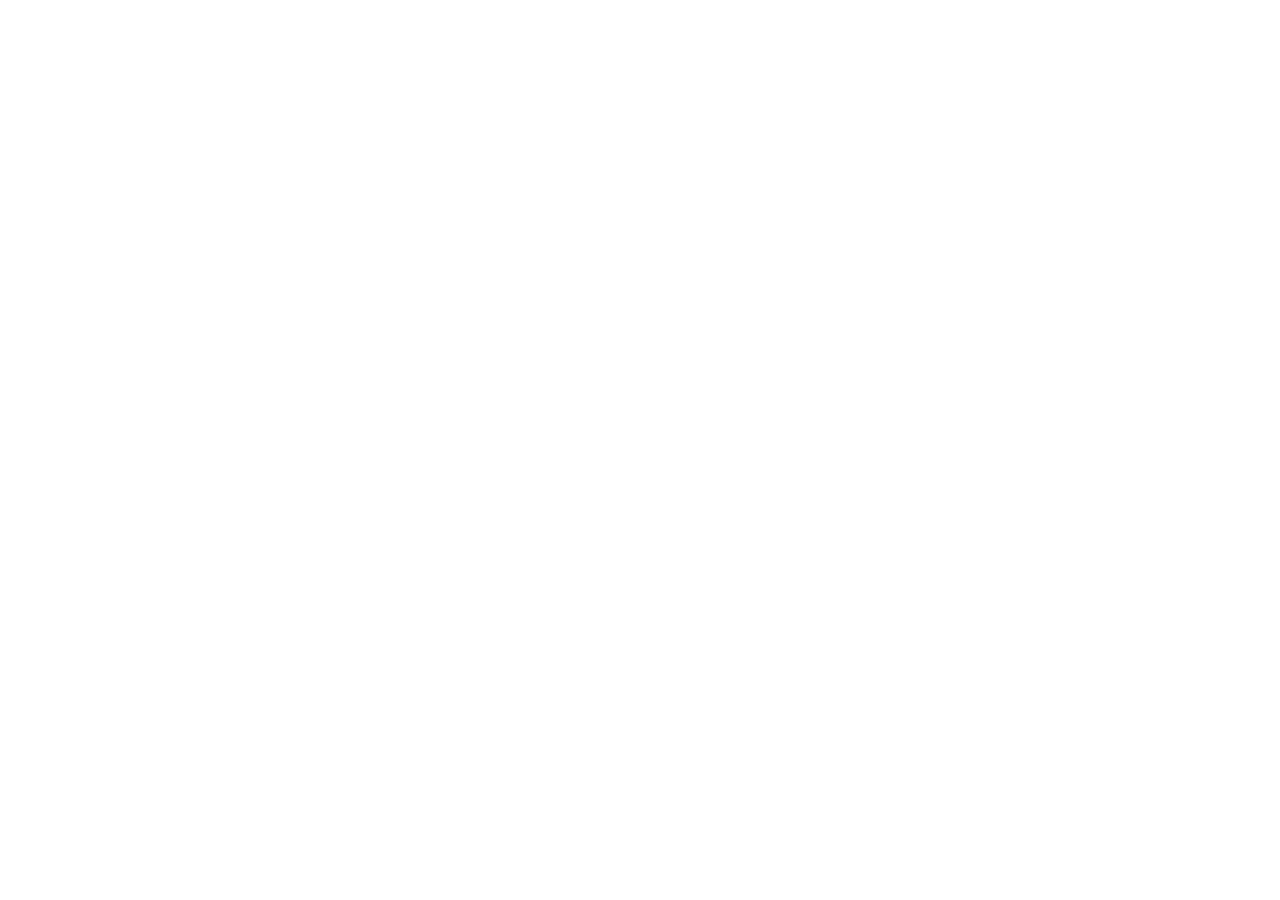
==== index.html @ 0521c93f "Init : Creation du depot, arborescenc des fichiers et stucture HTML de base" ====
<!DOCTYPE html>
<html lang="fr">
<head>
    <meta charset="UTF-8">
    <meta name="viewport" content="width=device-width, initial-scale=1.0">
    <title>AfriConnect Summit - Accueil</title>
    <link rel="stylesheet" href="css/style.css">
</head>
<body>
    
     <script src="js/main.js"></script>  
     
</body>
</html>
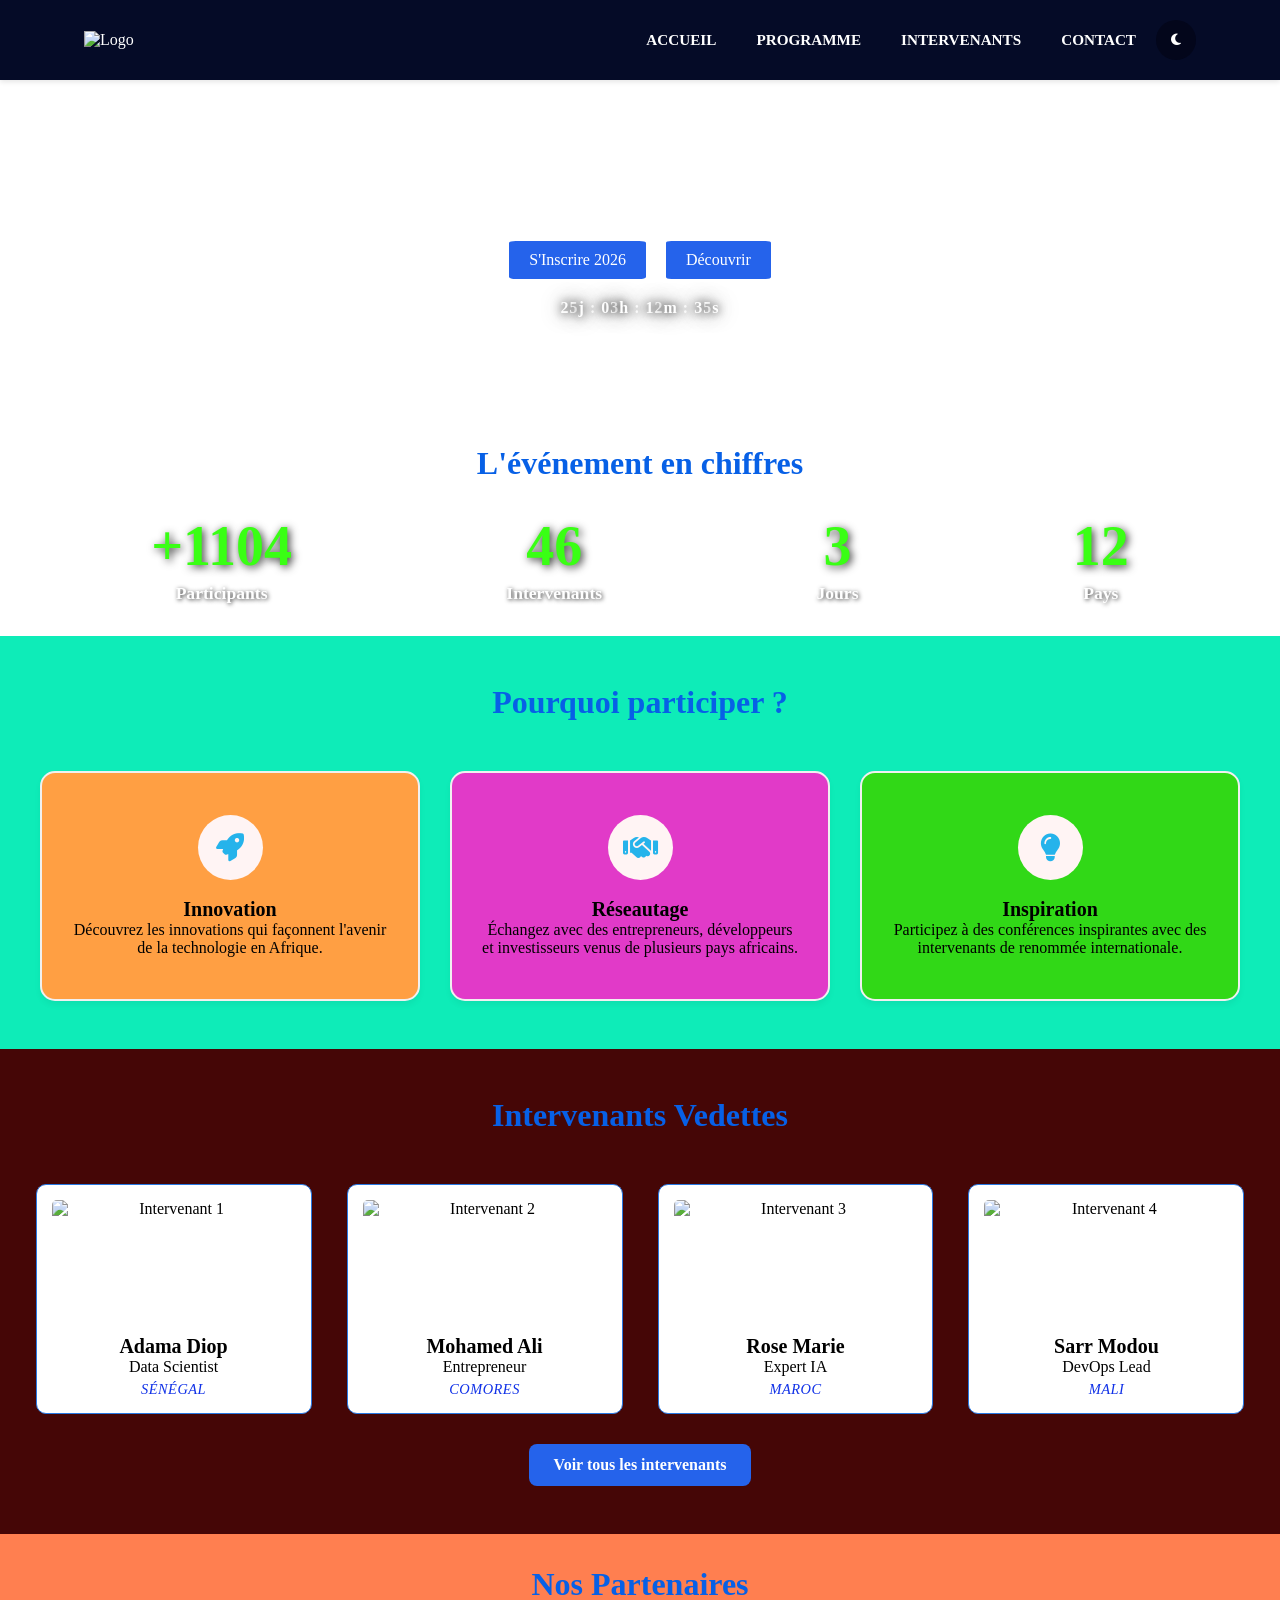
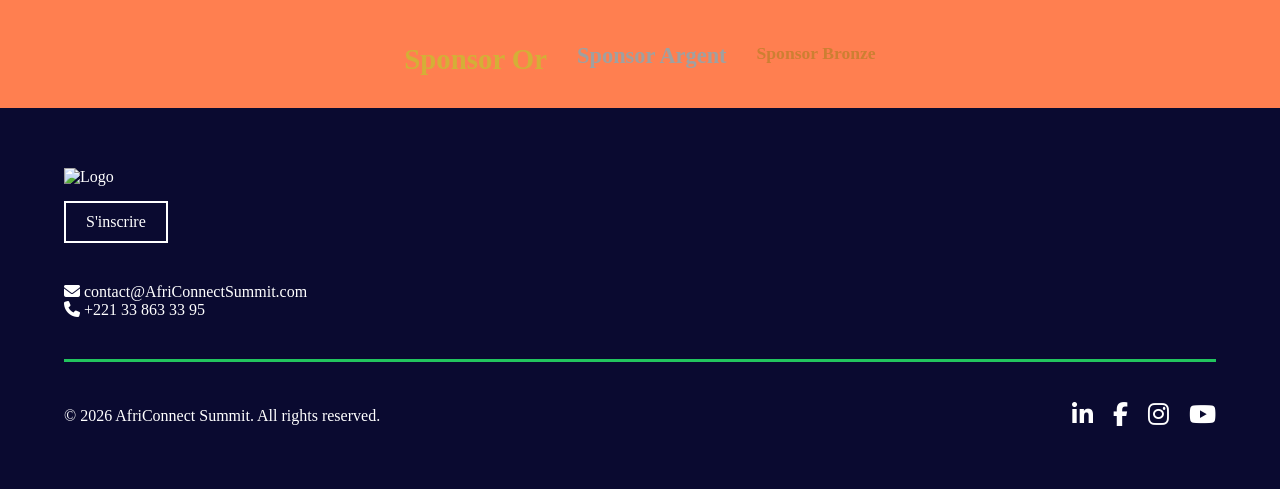
==== commit a2b11698: "Finalisation : corrections responsive, optimisation du code et commentaires" ====
--- a/index.html
+++ b/index.html
@@ -4,11 +4,193 @@
     <meta charset="UTF-8">
     <meta name="viewport" content="width=device-width, initial-scale=1.0">
     <title>AfriConnect Summit - Accueil</title>
+    <link rel="stylesheet" href="https://cdnjs.cloudflare.com/ajax/libs/font-awesome/6.4.0/css/all.min.css">
     <link rel="stylesheet" href="css/style.css">
+
 </head>
 <body>
     
-     <script src="js/main.js"></script>  
+    <div id="hero-video-section">
+        <video autoplay muted loop playsinline preload="auto" class="bg-video">
+            <source src="images/video/fond.mp4" type="video/mp4">
+        </video>
+                                  
+    <!-- NAVBAR -->
+    <header>
+        <nav class="navbar">
+            <div class="nav-container">
+
+                <a href="index.html" class="logo-box">
+                    <img class="object-contain w-full h-full" src="https://admin.connected.go.ke/assets/8df352de-292b-4d9a-ac09-a6adfcd57780" alt="Logo">
+                </a>
+                                
+                <div class="nav-right">
+                    <ul class="nav-links">
+                        <li><a href="index.html">Accueil</a></li>
+                        <li><a href="programme.html">Programme</a></li>
+                        <li><a href="intervenants.html">Intervenants</a></li>
+                        <li><a href="contact.html">contact</a></li>
+                     </ul>    
+                            <button id="theme-toggle" class="btn btn-outline-light btn-circle">
+                            <i class="fa-solid fa-moon"></i>
+                            </button>
+
+                            <button class="hamburger btn-circle" id="hamburger">≡</button>
+                                                    
+                </div>
+            </div>
+        </nav>
+    </header>
+    
+
+<main>
+<!-- SECTION HERO -->
+    <div class="hero-container-wrapper">
+
+        <section id="hero">
+            <h1>L'avenir de la tech africaine</h1>
+            <p>Dakar, Sénégal - lundi 31 descembre 2026 à 10h00</p>
+            <div class="cta-group">
+
+                 <a href="contact.html" class="btn">S'Inscrire 2026</a>
+                 <a href="programme.html" class="btn">Découvrir</a>
+
+            </div>
+            <div id="countdown" role="region" aria-label="Compte à rebours avant l'événement">
+                <span id="days">00</span>j : <span id="hours">00</span>h : <span id="minutes">00</span>m : <span id="seconds">00</span>s
+            </div>
+        </section>
+    </div>
+
+<!-- SECTION CHIFRES CLÉS-->
+        <section id="chiffres">
+            <h2>L'événement en chiffres</h2>
+            <div class="stats-grid">
+                <article class="stat-item"><h3>+1200</h3><p>Participants</p></article>
+                <article class="stat-item"><h3>48</h3><p>Intervenants</p></article>
+                <article class="stat-item"><h3>3</h3><p>Jours</p></article>
+                <article class="stat-item"><h3>12</h3><p>Pays</p></article>
+            </div>
+        </section>
+</main>       
+    </div> 
+
+<!-- POURQUOI PARTICIPER -->
+ <div class="bg-pourquoi"> 
+
+       <section id="pourquoi">
+            <h2>Pourquoi participer ?</h2>
+            <div class="flex-container">
+                <div class="card card-Innovation">
+                    <div class="icon">
+                        <i class="fa-solid fa-rocket"></i>
+                    </div>
+                    <h3>Innovation</h3>
+                    <p>Découvrez les innovations qui façonnent l'avenir de la technologie en Afrique.</p>
+                </div>
+
+                    <div class="card card-Réseautage">
+                        <div class="icon">
+                            <i class="fa-solid fa-handshake"></i>
+                        </div>
+                        <h3>Réseautage</h3>
+                        <p>Échangez avec des entrepreneurs, développeurs et investisseurs venus de plusieurs pays africains.</p>
+                    </div>
+
+                <div class="card card-Inspiration">
+                    <div class="icon">
+                        <i class="fa-solid fa-lightbulb"></i>
+                    </div>
+                    <h3>Inspiration</h3>
+                    <p>Participez à des conférences inspirantes avec des intervenants de renommée internationale.</p>
+                </div>
+        </div>
+    </section>
      
+</div> 
+
+<!-- INTERVENANTS VEDETTES -->
+ <div class="bg-intervenants-vedettes">
+
+        <section id="intervenants-vedettes">
+            <h2>Intervenants Vedettes</h2>
+            <div class="intervenants-grid">
+                <article class="card">
+                    <img src="images/photo1.jpg" alt="Intervenant 1"><h3>Adama Diop</h3>
+                    <p>Data Scientist</p>
+                    <p class="pays">Sénégal</p>
+                </article>
+
+                <article class="card">
+                    <img src="images/photo2.jpg" alt="Intervenant 2"><h3>Mohamed Ali</h3>
+                    <p>Entrepreneur</p>
+                    <P class="pays">Comores</P>
+                </article>
+
+                <article class="card">
+                    <img src="images/photo3.jpg" alt="Intervenant 3"><h3>Rose Marie</h3>
+                    <p>Expert IA</p>
+                    <p class="pays">Maroc</p>
+                </article>
+
+                <article class="card">
+                    <img src="images/photo4.jpg" alt="Intervenant 4"><h3>Sarr Modou</h3>
+                    <p>DevOps Lead</p>
+                    <p class="pays">Mali</p>
+                </article>
+            </div>
+
+                <div style="text-align: center; margin-top: 30px;">
+                 <a href="intervenants.html" class="btn-voir-plus">Voir tous les intervenants</a>
+                </div>
+        </section>
+</div>
+
+<!-- SPONSORS -->
+<div class="bg-sponsors">
+        <section id="sponsors">
+            <h2>Nos Partenaires</h2>
+            <div class="sponsors-flex">
+                <div class="or">Sponsor Or</div>
+                <div class="argent">Sponsor Argent</div>
+                <div class="bronze">Sponsor Bronze</div>
+            </div>
+        </section>
+</div> 
+ 
+<!-- FOOTER -->  
+<footer>
+<div class="footer-top">
+    <div class="footer-left-aligned">
+        
+        <a href="index.html" class="logo-box">
+                <img class="object-contain w-full h-full" src="https://admin.connected.go.ke/assets/8df352de-292b-4d9a-ac09-a6adfcd57780" alt="Logo">
+        </a>
+
+    </div>
+        <a href="contact.html" class="footer-btn">S'inscrire</a>
+</div>
+        <div class="footer-contact">
+            <p><i class="fas fa-envelope"></i> contact@AfriConnectSummit.com</p>
+            <p><i class="fas fa-phone"></i> +221 33 863 33 95</p>
+        </div>
+
+<div class="footer-divider"></div>
+
+<div class="footer-bottom">
+    <p>© 2026 AfriConnect Summit. All rights reserved.</p>
+    <div class="social-icons">
+        <a href="#"><i class="fab fa-linkedin-in"></i></a>
+        <a href="#"><i class="fab fa-facebook-f"></i></a>
+        <a href="#"><i class="fab fa-instagram"></i></a>
+        <a href="#"><i class="fab fa-youtube"></i></a>
+    </div>
+</div>
+            <button id="back-to-top">↑</button>
+</footer>
+
+       <script src="js/main.js"></script>  
+        
+       
 </body>
 </html>
--- a/css/style.css
+++ b/css/style.css
@@ -0,0 +1,1152 @@
+/*  VARIABLES CSS (:root) */
+:root {
+    --primary: #2563eb;
+    --secondary: #f59e0b;
+    --dark: #0a0a30;
+    --light: #f8fafc;
+    --white: #ffffff;
+    --transition: all 0.3s ease;
+    --bg: #ffffff;
+    --text:#000000;
+}
+
+
+/*  DARK MODE */
+body.dark {
+    --bg: #0f172a !important;
+    --text: #f1f5f9 !important;
+    
+}
+
+/*  RESET CSS */
+* {
+    margin: 0;
+    box-sizing: border-box;
+}
+
+body {
+    background-color: var(--bg);
+    transition: background-color 0.3s, color 0.3s;
+    overflow-x: hidden;
+    width: 100%;
+}
+
+a {
+    text-decoration: none;
+    color: inherit;
+}
+
+ul {
+    list-style: none;
+}
+
+button {
+    cursor: pointer;
+}
+
+section {
+    padding: 4rem 5%;
+}
+
+/* TYPOGRAPHIE */
+h2 { 
+    font-size: 2rem; 
+    text-align: center; 
+    color: #0760e6; 
+}
+
+h3 { 
+    font-size: 1.25rem;
+ }
+
+/*  ACCESSIBILITÉ */
+:focus-visible {
+    outline: 2px solid var(--primary);
+}
+
+/* BOUTONS */
+.btn {
+    padding: 10px 20px;
+    background: var(--primary);
+    color: var(--white);
+    border-radius: 5%;
+}
+
+.btn-circle {
+  width: 40px;          
+  height: 40px;         
+  padding: 0;           
+  border-radius: 50%;   
+  display: inline-flex;
+  align-items: center;
+  justify-content: center;
+}
+
+/*  HEADER  */
+header {
+    background-color: #050b27;
+    padding: 20px 5%;
+    box-sizing: border-box;
+    box-shadow: 0 2px 5px rgba(0,0,0,0.1);
+    position: sticky;
+    top: 0;
+    z-index: 1000;
+}
+
+/* --- CONFIGURATION DU HEADER --- */
+.navbar {
+    width: 100%;
+}
+
+.nav-container {
+    display: flex;
+    align-items: center;
+    justify-content: space-between;
+    width: 100%;
+    padding: 0 20px;
+}
+
+/* A droite (liens + bouton mode sombre + hamburger) */
+.nav-right {
+    display: flex;
+    align-items: center;
+    gap: 20px;
+}
+
+/* Alignement des liens */
+.nav-links {
+    display: flex;
+    align-items: center;
+    list-style: none;
+    gap: 40px;
+    margin: 0;
+    padding: 0;
+}
+
+/*  Bouton hamburger par défaut sur grand écran */
+.hamburger {
+    display: none !important;
+}
+
+@media (max-width: 768px) {
+        .hamburger {
+        display: flex !important;
+        align-items: center;
+        justify-content: center;
+    }
+
+    .nav-right {
+        display: flex;
+        align-items: center;
+        gap: 10px;
+    }
+
+    /* Ajustement du menu déroulant sur mobiles */
+    .nav-links {
+        display: none; 
+        flex-direction: column;
+        position: absolute;
+        top: 100%;
+        left: 0;
+        width: 100%;
+        background-color: var(--primary, #0760e6);
+        padding: 20px;
+    }
+
+    /*  Ouvertur du manu via JS (classe active) */
+    .nav-links.active {
+        display: flex;
+    }
+}
+
+/*  Couleur bouton Menu et mode sombre/clair */
+.hamburger.btn-circle, 
+#theme-toggle.btn-circle {
+    background-color: #03061b; 
+    color: #ffffff;            
+    border: none;
+}
+
+@media (max-width: 768px) {
+    .nav-links.active {
+        background-color: #03061b; 
+    }
+}
+
+/*  NAVBAR APRÈS LE SCROLL */
+.navbar-scrolled {
+    position: fixed;
+    width: 100%;
+    top: 0;
+    background: var(--white);
+}
+
+/*  NAVBAR */
+nav {
+    display: flex;
+    justify-content: space-between;
+    align-items: center;
+    width: 100%;
+    box-sizing: border-box;
+    padding-left: 0;
+}
+
+.logo-box {
+    display: flex;
+    align-items: center;
+    gap: 15px;
+    max-width: 70%;
+    overflow: hidden;
+}
+.logo-box img {
+    max-width: 230px;
+    height: auto;
+    width: auto;
+    display: block;
+}
+
+.logo-box span {
+    font-size: 30px;
+    white-space: nowrap;
+    overflow: hidden;
+    text-overflow: ellipsis;
+}
+
+/* Réduction logo et ecriture sur mobile */
+@media (max-width: 600px) {
+    header {
+        padding: 8px 5px !important; 
+    }
+
+    .logo-box {
+        max-width: 65% !important; 
+        gap: 8px;
+    }
+
+    .logo-box img {
+        max-width: 85px !important; 
+    }
+
+    .nav-right {
+        gap: 4px !important; 
+        margin-right: 0 !important;
+    }
+}
+
+nav ul {
+    display: flex;
+    gap: 30px;
+}
+
+nav ul li a {
+    font-weight: 600;
+    color: #ffffff !important;
+    text-transform: uppercase;
+    font-size: 0.95rem;
+    transition: color 0.3s ease;
+}
+
+nav a {
+    color: #ffffff !important;
+}
+
+nav span {
+    color: #ffffff !important;
+}
+
+.logo img {
+    height: 50px;
+    width: auto;
+}
+
+
+/*  HERO */
+#hero {
+    background: transparent;
+    padding: 6rem 5% 2rem 5%;
+    text-align: center;
+    display: flex;
+    flex-direction: column;
+    align-items: center;
+    position: relative;
+    z-index: 10;
+}
+
+/*  Conteneur Mère */
+.hero-container-wrapper {
+    background-color: transparent;
+    color: var(--white);
+    padding-bottom: 4rem;
+    width: 100%;
+}
+
+.cta-group {
+    display: flex;
+    justify-content: center;
+    gap: 20px;
+    margin: 20px 0;
+}
+
+@media (max-width: 600px) {
+    html, body {
+        max-width: 100% !important;
+        overflow-x: hidden !important;
+    }
+
+    header, .navbar, .nav-container, header > div {
+        padding-left: 15px !important;
+        padding-right: 15px !important;
+        width: 100% !important;
+        box-sizing: border-box !important;
+        display: flex !important;
+        justify-content: space-between !important;
+        align-items: center !important;
+    }
+
+    /* Decallage boutons menu et mode sombre/clair vers la droite */
+    header .nav-right,
+    header .buttons-container,
+    .navbar-actions,
+    .menu-icons-group {
+        margin-left: 8px !important;
+    }
+
+    header #theme-toggle,
+    header .hamburger,
+    .navbar #theme-toggle,
+    .navbar .hamburger {
+        width: 32px !important;
+        height: 32px !important;
+        min-width: 32px !important;
+        min-height: 32px !important;
+        font-size: 13px !important;
+        padding: 0 !important;
+        display: flex !important;
+        align-items: center !important;
+        justify-content: center !important;
+    }
+
+    #hero {
+        padding-left: 15px !important;
+        padding-right: 15px !important;
+        width: 100% !important;
+        box-sizing: border-box !important;
+    }
+
+    .cta-group {
+        width: 100% !important;
+        display: flex !important;
+        flex-direction: row !important;
+        justify-content: center !important;
+        gap: 8px !important;
+        box-sizing: border-box !important;
+    }
+
+    .cta-group a, 
+    .cta-group button {
+        width: 38% !important;
+        max-width: 120px !important;
+        padding: 8px 4px !important;
+        font-size: 11px !important;
+        box-sizing: border-box !important;
+        text-align: center !important;
+        white-space: nowrap !important;
+    }
+}
+
+
+/* COMPTE À REBOURS */
+#countdown {
+    color: #ffffff !important;
+    text-shadow: 0 0 10px rgba(0, 0, 0, 1), 0 0 20px rgba(0, 0, 0, 0.8) !important; 
+    font-weight: 900 !important; 
+    letter-spacing: 1px;
+}
+
+/*  SECTION CHIFFRES */
+#chiffres {
+    background: transparent;
+    padding: 2rem 5%;
+    margin-top: 0;
+    width: 100%;
+}
+
+.stats-grid {
+    display: flex;
+    justify-content: space-around;
+    align-items: center;
+    flex-wrap: wrap;
+    gap: 40px;
+    padding-top: 2rem;
+}
+
+.stat-item {
+    text-align: center;
+}
+
+.stat-item h3 {
+    font-size: 3.5rem !important; 
+    font-weight: 800 !important;  
+    color: #39ff14 !important;    
+    margin-bottom: 5px;
+    text-shadow: 2px 2px 8px rgba(0, 0, 0, 0.8); 
+}
+
+.stat-item p {
+    color: #ffffff !important;    
+    font-size: 1.1rem;
+    font-weight: 600;
+    text-shadow: 1px 1px 4px rgba(0, 0, 0, 0.8);
+}
+
+/*  POURQUOI PARTICIPER */
+#pourquoi {
+    padding: 3rem 2%;
+    background-color: #0eecb8;
+    position: relative;
+    z-index: 1;
+}
+
+#pourquoi h2 {
+    margin-bottom: 50px;
+    text-align: center;
+}
+
+.flex-container {
+    display: flex;
+    gap: 30px;
+    justify-content: center;
+}
+
+@media (max-width: 768px) {
+    .flex-container {
+        flex-direction: column; 
+        align-items: center;    
+    }
+
+    #pourquoi .card {
+        width: 100%;          
+        max-width: 400px;     
+    }
+}
+
+.icon {
+    width: 65px;
+    height: 65px;
+    margin-bottom: 18px;
+    display: flex;
+    justify-content: center;
+    align-items: center;
+    background: #fff4f4;
+    border-radius: 50%;
+}
+
+.icon i {
+    font-size: 28px;
+    color: #25b3eb;
+}
+
+/* STYLE DES CARTES "POURQUOI PARTICIPER" */
+#pourquoi .card {
+    border: 2px solid #f0f0f0;
+    border-radius: 15px;
+    padding: 30px;
+    flex: 1;
+    text-align: center;
+    transition: all 0.3s ease;
+    box-shadow: 0 4px 6px rgba(0, 0, 0, 0.05);
+}
+
+.card.card-Innovation {
+    background-color: #ff9f43 !important;
+}
+
+.card.card-Réseautage {
+    background-color: #e13ac8 !important;
+}
+
+.card.card-Inspiration {
+    background-color: #31d817 !important;
+}
+
+.card:hover {
+    transform: translateY(-10px);
+    box-shadow: 0 20px 30px rgba(0, 0, 0, 0.15);
+    border-color: var(--primary);
+    cursor: pointer;
+}
+
+/*  INTERVENANTS VEDETTES */
+#intervenants-vedettes {
+    padding: 3rem 2%; 
+    background-color: #450606;
+}
+
+#intervenants-vedettes h2 {
+    margin-bottom: 50px; 
+}
+
+.intervenants-grid {
+    display: grid;
+    grid-template-columns: repeat(4, 1fr); 
+    gap: 35px; 
+    padding: 0 10px; 
+}
+
+.intervenants-grid .card {
+    background: #ffffff;
+    border: 1px solid #2778e3;
+    border-radius: 10px;
+    padding: 15px;
+    transition: transform 0.3s ease;
+    text-align: center;
+}
+
+.intervenants-grid .card img {
+    width: 100%;
+    height: 320px;
+    object-fit: cover;
+    border-radius: 5px;
+    display: block;
+}
+
+.intervenants-grid .card:hover {
+    transform: translateY(-10px);
+    box-shadow: 0 10px 15px rgba(0,0,0,0.2);
+}
+
+.btn-voir-plus {
+    display: inline-block;
+    padding: 12px 25px;
+    background-color: var(--primary);
+    color: #ffffff;
+    text-decoration: none;
+    border-radius: 8px;
+    font-weight: 600;
+    transition: all 0.3s ease;
+}
+
+/*  SPONSORS */
+#sponsors {
+    padding: 2rem 5%;
+    text-align: center;
+    background-color: #ff7f50;
+}
+
+#sponsors h2 {
+    margin-bottom: 40px;
+    text-align: center;
+}
+
+.sponsors-flex {
+    display: flex;
+    justify-content: center;
+    gap: 30px;
+}
+
+.intervenants-grid .card .pays {
+    font-size: 0.9rem;      
+    color: #1031e7;         
+    font-style: italic;     
+    margin-top: 5px;        
+    text-transform: uppercase; 
+    letter-spacing: 0.5px;
+}
+
+/* stylisation  des sponsors */
+.or {
+    font-size: 1.8rem;
+    font-weight: 800;
+    color: #d4af37; 
+}
+
+.argent {
+    font-size: 1.4rem;
+    font-weight: 700;
+    color: #a0a0a0; 
+}
+
+.bronze {
+    font-size: 1.1rem;
+    font-weight: 600;
+    color: #cd7f32; 
+}
+
+/*  HERO INTERNE */
+#hero-interne {
+    padding: 0;
+    background: transparent;
+    text-align: center;
+}
+
+#hero-interne h1 {
+    margin-top: 150px !important;
+    margin-bottom: -30px !important;
+    color: #ffffff !important;
+    text-shadow: 2px 2px 8px rgba(0, 0, 0, 0.9) !important;
+    font-weight: bold;
+}
+
+.header-image-container {
+    background: linear-gradient(rgba(0, 0, 0, 0.2), rgba(0, 0, 0, 0.2)),
+                url('../images/images.jpg') !important;
+    background-size: cover !important;
+    background-position: center !important;
+    background-repeat: no-repeat !important;
+    width: 100%;
+    padding-bottom: 40px;
+}
+
+/*  FIL D'ARIANE */
+nav[aria-label="Fil d'Ariane"] {
+    margin-bottom: 1rem;
+    font-size: 0.9rem;
+}
+
+/* FOOTER */
+footer {
+    background-color: #0a0a30;
+    color: white;
+    padding: 60px 5%;
+}
+
+.footer-top {
+    margin-bottom: 40px;
+}
+
+.footer-divider {
+    height: 3px;
+    background-color: #22c55e;
+    margin: 40px 0;
+}
+
+.footer-bottom {
+    display: flex;
+    justify-content: space-between;
+    align-items: center;
+}
+
+.nav-right {
+    margin-right: 0; 
+}
+
+.social-icons {
+    display: flex;
+    gap: 20px;
+}
+
+.social-icons a {
+    color: white;
+    font-size: 1.5rem;
+}
+
+.footer-btn {
+    display: inline-block;
+    padding: 10px 20px;
+    border: 2px solid white;
+    color: white;
+    text-decoration: none;
+    margin-top: 15px;
+}
+
+#back-to-top {
+    position: fixed;
+    bottom: 30px;
+    right: 30px;
+    width: 45px;
+    height: 45px;
+    border-radius: 50%;
+    background: var(--primary);
+    color: var(--white);
+    border: none;
+    font-size: 1.5rem;
+    cursor: pointer;
+    display: flex;
+    align-items: center;
+    justify-content: center;
+}
+
+.logo-reduit {
+    height: 120px;
+    width: auto;
+    position: relative;
+    margin-left: 0 !important;
+}
+
+@media (max-width: 600px) {
+    .logo-reduit {
+        max-width: 80px; 
+        height: auto;
+        margin-left: 0 !important;
+    }
+}
+
+.hamburger {
+    display: none;
+    font-size: 2rem;
+    cursor: pointer;
+}
+
+@media (max-width: 768px) {
+    nav ul { display: none; }
+    .hamburger { display: block; }
+}
+
+/* Conteneur vidéo  */
+#hero-video-section {
+    position: relative;
+    width: 100%;
+    min-height: auto !important;
+    height: auto !important;
+    overflow: hidden;
+}   
+
+/* Video en position absolut */
+.bg-video {
+    position: absolute;
+    top: 0;
+    left: 0;
+    width: 100%;
+    height: 100%;
+    object-fit: cover;
+    z-index: -1;
+}
+
+/* Transparance pour la video  */
+.hero-container-wrapper,
+#hero,
+#chiffres {
+    background-color: transparent !important;
+    position: relative;
+    z-index: 2;
+}
+
+#grille-intervenants {
+    background-color: #364949;
+    position: relative;
+    z-index: 1;
+}
+
+/*  PAGE PROGRAMME */
+.tabs {
+    display: flex;
+    justify-content: center;
+    gap: 10px; 
+    margin-bottom: 2rem;
+}
+
+.tab-btn {
+    color: white !important;
+    background-color: transparent; 
+    border: 1px solid white;       
+    padding: 10px 20px;
+    cursor: pointer;
+}
+
+.tab-btn.active {
+    background-color: #007bff; 
+    color: white !important;
+}
+
+.tab-content { 
+    display: none; 
+}
+
+.tab-content.active { 
+    display: block; 
+}
+
+table {
+    width: 100%;
+    border-collapse: collapse;
+    background-color: rgba(255, 255, 255, 0.8);
+    color: #000;
+}
+
+th, td {
+    padding: 15px;
+    border: 1px solid #333;
+    text-align: left;
+}
+
+@media (max-width: 600px) {
+    table, thead, tbody, th, td, tr { display: block; }
+}
+
+/*  THÉMATIQUES */
+#thematiques {
+    background-color: #18db97; 
+    padding: 60px 4%;
+    width: 100%;
+    box-sizing: border-box;
+}
+
+#thematiques h2 {
+    margin-bottom: 50px; 
+    text-align: center;
+}
+
+.grid-thematiques {
+    display: flex;
+    justify-content: center;
+    flex-wrap: nowrap;
+    gap: 35px;
+    padding: 20px 0;
+    max-width: 100%;
+    box-sizing: border-box;
+    
+}
+
+@media screen and (max-width: 768px) {
+  .grid-thematiques {
+    flex-direction: column !important;
+    align-items: center;
+  }
+  
+  .card {
+    width: 90%;
+    max-width: 400px;
+    height: auto !important;
+    min-height: auto;
+    padding: 20px 15px;
+    margin-bottom: 15px;
+  }
+}
+
+.bg-programme-section {
+    background-image: url('../images/images\ \(2\).jpg') !important;
+    background-size: cover !important;
+    background-position: center !important;
+    background-repeat: no-repeat !important;
+    min-height: 400px; 
+    width: 100%;
+    background-color: transparent !important;
+}
+
+.card {
+    flex: 1;
+    min-width: 0;
+    height: 230px;
+    display: flex;
+    flex-direction: column;
+    justify-content: center;
+    align-items: center;
+    box-sizing: border-box;
+}
+
+.card-ia { 
+    background-color: #83dd15; 
+}
+.card-business { 
+    background-color: #c44217d1; 
+}
+.card-design { 
+    background-color: #e41ebf; 
+}
+.card-data { 
+    background-color: #09c5c8; 
+}
+
+/* PAGE INTERVENANTS & GRILLE */
+#filtres {
+    display: flex;
+    justify-content: center;
+    gap: 10px;
+    margin-bottom: 2rem;
+}
+.filter-btn {
+    padding: 8px 16px;
+    border: none;
+    background: #e2e8f0;
+    border-radius: 20px;
+    cursor: pointer;
+}
+.filter-btn.active {
+    background: var(--primary);
+    color: var(--white);
+}
+
+#grille-intervenants {
+    background-color: #c945d7 !important;
+    display: grid;
+    grid-template-columns: repeat(3, 1fr);
+    gap: 30px;
+    padding: 40px 5%;
+}
+
+.intervenant-card {
+    padding: 20px;
+    border-radius: 15px;
+    box-shadow: 0 4px 15px rgba(0,0,0,0.1);
+    text-align: center;
+    transition: transform 0.3s ease;
+}
+
+.intervenant-card[data-category="ia"] {
+    background-color: #0fa5c3; 
+}
+.intervenant-card[data-category="business"] {
+    background-color: #d70c9e; 
+}
+.intervenant-card[data-category="design"] {
+    background-color: #d3d83a; 
+}
+.intervenant-card[data-category="data"] {
+    background-color: #83db71; 
+}
+
+.intervenant-card:hover { 
+    transform: translateY(-10px); 
+}
+
+.intervenant-card img {
+    width: 100%;
+    height: 250px;
+    object-fit: cover;
+    border-radius: 10px;
+    margin-bottom: 15px;
+}
+
+.intervenant-card h3 { 
+    margin: 10px 0 5px 0; 
+}
+
+.intervenant-card p { 
+    color: #666; 
+    margin: 0; 
+}
+
+.intervenant-card span { 
+    font-size: 0.9rem; 
+    color: #999; 
+}
+
+/* PAGE CONTACT ET ÉTATS */
+#contact-form {
+    display: flex;
+    flex-direction: column;
+    gap: 15px;
+    max-width: 600px;
+    margin: 0 auto;
+}
+
+.error {
+    border-color: red; 
+}
+.success { 
+    border-color: green; 
+}
+
+.contact-container {
+    max-width: 950px;
+    margin: 20px auto 90px auto;
+    justify-content: center;
+    align-items: center;
+    display: flex;
+    gap: 30px;
+    padding: 0 20px;
+    color: #ffffff !important;
+}
+
+.form-card {
+    background: #09bac0;
+    padding: 40px;
+    border-radius: 20px;
+    box-shadow: 0 10px 30px rgba(208, 6, 6, 0.1);
+    flex: 2;
+    opacity: 0;
+    transform: translateY(50px);
+    transition: all 0.8s ease-out;
+}
+
+.form-card.visible {
+    opacity: 1;
+    transform: translateY(0);
+}
+
+.form-group-row {
+    display: flex;
+    gap: 20px;
+    margin-bottom: 15px;
+}
+
+input, select, textarea {
+    width: 100%;
+    padding: 15px;
+    margin-bottom: 15px;
+    border: 1px solid #ddd;
+    border-radius: 10px;
+    font-size: 15px;
+}
+
+.submit-btn {
+    width: 100%;
+    background-color: #cef00e;
+    color: rgba(13, 128, 199, 0.822);
+    padding: 15px;
+    border: none;
+    border-radius: 10px;
+    font-weight: bold;
+    cursor: pointer;
+    font-size: 16px;
+    transition: background 0.3s;
+}
+.submit-btn:hover { 
+    background-color: #0bea1e; 
+}
+
+#form-section {
+    background-image: url('../images/votre-image.jpg');
+    background-size: cover;
+    background-position: center;
+    background-repeat: no-repeat;
+    display: block;
+    overflow: hidden;
+    padding-bottom: 50px;
+}
+
+/*  FAQ (ACCORDÉON CSS) */
+#faq {
+    background-color: #e70fb8;
+    position: relative;
+    z-index: 1;
+    margin-top: 0;
+    padding-top: 50px;
+}
+
+#faq h2 {
+    margin-bottom: 40px; 
+    text-align: center;  
+}
+
+.faq-item input { 
+    display: none; 
+}
+
+.faq-item label {
+    display: block;
+    padding: 15px;
+    background: #f1f5f9;
+    cursor: pointer;
+    font-weight: bold;
+    border-bottom: 1px solid #dee2e6;
+    position: relative;
+    transition: background 0.3s ease;
+}
+.faq-item label:hover {
+    background: #e2e8f0; 
+}
+
+.faq-item label::after {
+    content: '+';
+    position: absolute;
+    right: 20px;
+    font-size: 24px;
+    font-weight: bold;
+    color: #09bac0;
+    transition: transform 0.3s ease;
+}
+.faq-item input:checked + label::after { 
+    content: '-';
+    transform: none; 
+}
+
+.answer {
+    max-height: 0;
+    overflow: hidden;
+    transition: max-height 0.3s ease-out, padding 0.3s ease;
+    background: #ffffff;
+}
+.faq-item input:checked ~ .answer {
+    max-height: 200px;
+    padding: 15px;
+    border-bottom: 1px solid #eee;
+}
+
+/*  GOOGLE MAPS */
+#contact-map-zone {
+    margin: 0;
+    padding: 40px;
+    background-color: #12bfc2; 
+}
+
+.contact-text {
+    margin-bottom: 30px;
+    padding: 0 20px;
+}
+
+.contact-text h3 { 
+    margin-bottom: 15px; 
+    color: #333; 
+}
+
+.contact-text p { 
+    margin: 5px 0; 
+    color: #555; 
+    font-size: 16px; 
+}
+
+.map {
+    width: 80%;
+    height: 450px;
+    overflow: hidden;
+}
+.map iframe {
+    width: 100%;
+    height: 100%;
+    border: none;
+}
+
+/*  ANIMATIONS & CLASSES JS */
+.fade-in { 
+    opacity: 0; 
+    transition: opacity 0.5s ease; 
+}
+.show { 
+    opacity: 1; 
+}
+.hidden { 
+    display: none !important; 
+}
+
+/* RESPONSIVE DESIGN */
+@media (max-width: 480px) { 
+    h1 { 
+        font-size: 1.8rem; 
+    } 
+}
+@media (max-width: 768px) {
+    .intervenants-grid { 
+        grid-template-columns: repeat(2, 1fr); 
+    }
+}
+@media (min-width: 1200px) {
+    .flex-container { 
+        max-width: 1200px; 
+        margin: 0 auto; 
+    }
+}
+
+/*  IMPRESSION */
+@media print {
+    header, footer, .btn, .hamburger, .tab-btn { 
+        display: none !important;
+    }
+    body { 
+        color: black; 
+    }
+}
+
+/* --- RESPONSIVE MOBILE AJUSTEMENTS --- */
+@media (max-width: 768px) {
+    .intervenants-grid, #grille-intervenants { 
+        grid-template-columns: 1fr; 
+    }
+    .contact-container { 
+        flex-direction: column; 
+    }
+    .footer-bottom { 
+        flex-direction: column; 
+        gap: 15px; 
+    }
+}
